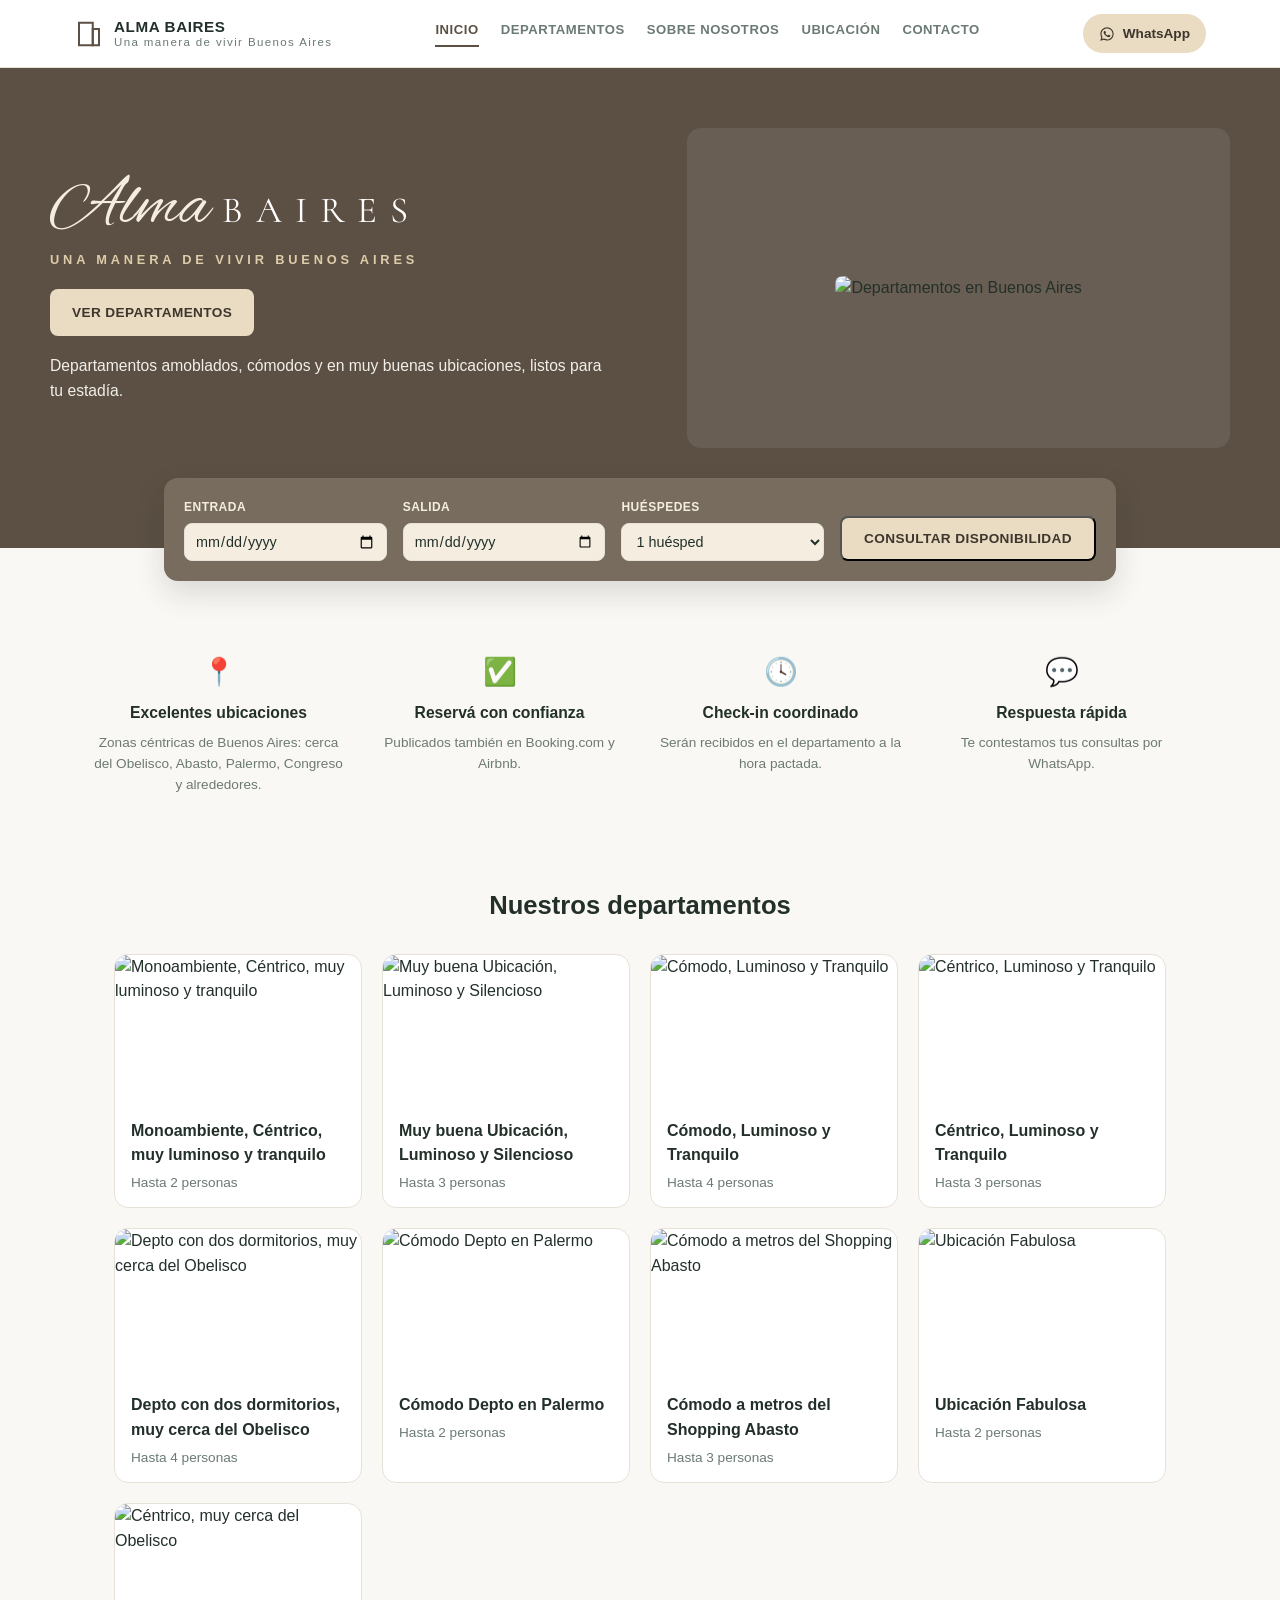
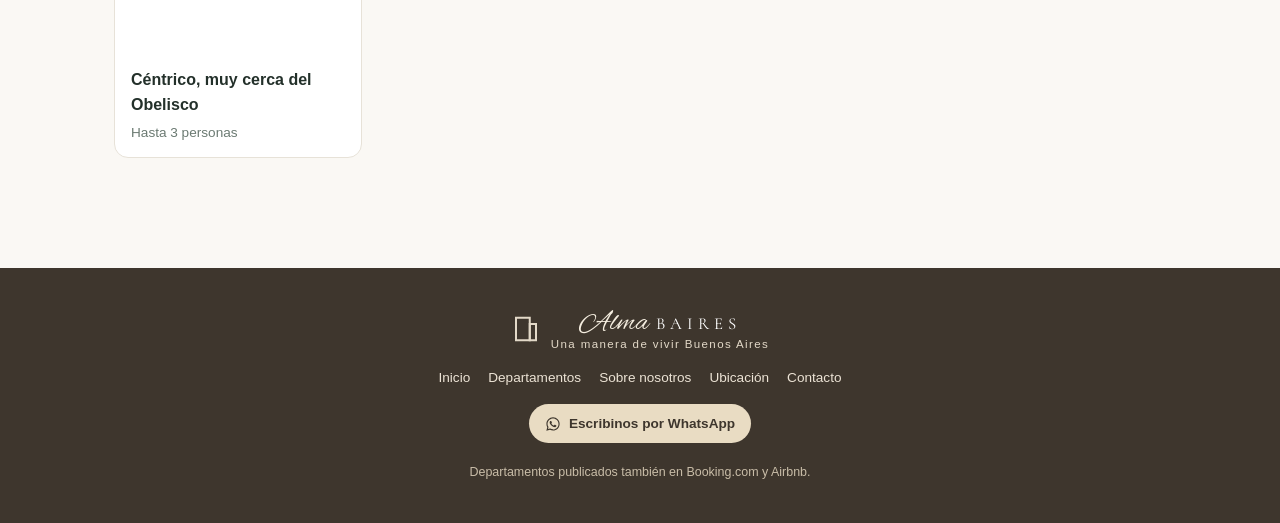
==== index.html @ 4c5b5055 "Subir sitio Alma Baires (HTML, CSS, JS, calendario)" ====
<!DOCTYPE html>
<html lang="es">
<head>
<meta charset="UTF-8">
<meta name="viewport" content="width=device-width, initial-scale=1.0">
<title>ALMA BAIRES Una manera de vivir Buenos Aires — Alquiler temporario en Buenos Aires</title>
<link rel="preconnect" href="https://fonts.googleapis.com">
<link rel="preconnect" href="https://fonts.gstatic.com" crossorigin>
<link href="https://fonts.googleapis.com/css2?family=Alex+Brush&family=Cormorant:wght@300;400;500&display=swap" rel="stylesheet">
<link rel="stylesheet" href="style.css">
<script src="availability.js"></script>
</head>
<body>

<header class="site-header">
  <div class="header-inner">
    <a href="index.html" class="brand">
      <span class="brand-icon"><svg width="30" height="30" viewBox="0 0 24 24" fill="none" stroke="currentColor" stroke-width="1.6"><rect x="4" y="3" width="11" height="18"/><rect x="15" y="8" width="5" height="13"/><line x1="7" y1="6" x2="7" y2="6.01"/><line x1="10" y1="6" x2="10" y2="6.01"/><line x1="7" y1="9" x2="7" y2="9.01"/><line x1="10" y1="9" x2="10" y2="9.01"/><line x1="7" y1="12" x2="7" y2="12.01"/><line x1="10" y1="12" x2="10" y2="12.01"/><line x1="7" y1="15" x2="7" y2="15.01"/><line x1="10" y1="15" x2="10" y2="15.01"/></svg></span>
      <span class="brand-text"><strong>ALMA BAIRES</strong><small>Una manera de vivir Buenos Aires</small></span>
    </a>
    <nav class="main-nav">
      <a href="index.html" class="active">Inicio</a>
      <a href="departamentos.html" class="">Departamentos</a>
      <a href="sobre-nosotros.html" class="">Sobre nosotros</a>
      <a href="ubicacion.html" class="">Ubicación</a>
      <a href="contacto.html" class="">Contacto</a>
    </nav>
    <a class="wa-pill" href="https://wa.me/5491123831149?text=Hola%21%20Quiero%20consultar%20disponibilidad%20de%20departamentos." target="_blank" rel="noopener"><svg width="16" height="16" viewBox="0 0 24 24" fill="currentColor"><path d="M12.04 2C6.58 2 2.13 6.45 2.13 11.91c0 1.75.46 3.39 1.26 4.81L2 22l5.42-1.42a9.9 9.9 0 0 0 4.62 1.15h.01c5.46 0 9.9-4.45 9.9-9.91C21.96 6.45 17.5 2 12.04 2m0 18.06h-.01a8.2 8.2 0 0 1-4.18-1.14l-.3-.18-3.12.82.84-3.04-.2-.31a8.2 8.2 0 0 1-1.26-4.3c0-4.54 3.7-8.24 8.25-8.24 2.2 0 4.27.86 5.83 2.42a8.18 8.18 0 0 1 2.41 5.83c0 4.55-3.7 8.24-8.26 8.24m4.52-6.17c-.25-.12-1.47-.72-1.7-.81-.23-.08-.4-.12-.56.13-.17.25-.64.81-.79.97-.14.17-.29.19-.54.06-.25-.12-1.04-.38-1.99-1.22-.73-.66-1.23-1.46-1.37-1.71-.14-.25-.02-.38.11-.51.11-.11.25-.29.37-.43.12-.14.16-.25.25-.41.08-.17.04-.31-.02-.44-.06-.12-.56-1.36-.77-1.86-.2-.48-.41-.42-.56-.42-.14 0-.31-.02-.48-.02s-.44.06-.67.31c-.23.25-.87.86-.87 2.09s.9 2.42 1.02 2.59c.12.17 1.76 2.7 4.27 3.78.6.26 1.06.41 1.43.53.6.19 1.14.16 1.57.1.48-.07 1.47-.6 1.68-1.18.21-.58.21-1.08.14-1.18-.06-.11-.23-.17-.48-.29"/></svg> WhatsApp</a>
  </div>
</header>


<section class="hero-text">
  <div class="hero-split">
    <div class="hero-inner">
      <h1 class="brand-hero"><span class="brand-script">Alma</span> <span class="brand-spaced">BAIRES</span></h1>
      <p class="brand-tagline">UNA MANERA DE VIVIR BUENOS AIRES</p>
      <a class="btn btn-primary" href="departamentos.html">Ver departamentos</a>
      <p class="hero-sub">Departamentos amoblados, cómodos y en muy buenas ubicaciones, listos para tu estadía.</p>
    </div>
    <div class="hero-photo">
      <img src="images/octavo/hero.jpg" alt="Departamentos en Buenos Aires">
    </div>
  </div>
</section>

<section class="search-bar-wrap">
  <form class="search-bar" id="search-form">
    <div class="field">
      <label>Entrada</label>
      <input type="date" name="entrada">
    </div>
    <div class="field">
      <label>Salida</label>
      <input type="date" name="salida">
    </div>
    <div class="field">
      <label>Huéspedes</label>
      <select name="huespedes">
        <option>1 huésped</option>
        <option>2 huéspedes</option>
        <option>3 huéspedes</option>
        <option>4 huéspedes o más</option>
      </select>
    </div>
    <button type="submit" class="btn btn-primary">Consultar disponibilidad</button>
  </form>
</section>

<section class="avail-results" id="avail-results"></section>

<section class="features">
  <div class="features-inner">
    <div class="feature"><div class="feature-icon">📍</div><h3>Excelentes ubicaciones</h3><p>Zonas céntricas de Buenos Aires: cerca del Obelisco, Abasto, Palermo, Congreso y alrededores.</p></div>
    <div class="feature"><div class="feature-icon">✅</div><h3>Reservá con confianza</h3><p>Publicados también en Booking.com y Airbnb.</p></div>
    <div class="feature"><div class="feature-icon">🕓</div><h3>Check-in coordinado</h3><p>Serán recibidos en el departamento a la hora pactada.</p></div>
    <div class="feature"><div class="feature-icon">💬</div><h3>Respuesta rápida</h3><p>Te contestamos tus consultas por WhatsApp.</p></div>
  </div>
</section>

<section class="dept-grid-section">
  <h2>Nuestros departamentos</h2>
  <div class="dept-grid">
    <a class="dept-card" href="depto-mono.html">
              <img src="images/mono/01.jpg" alt="Monoambiente, Céntrico, muy luminoso y tranquilo" loading="lazy">
              <div class="dept-card-body">
                <h3>Monoambiente, Céntrico, muy luminoso y tranquilo</h3>
                <p>Hasta 2 personas</p>
              </div>
            </a>
<a class="dept-card" href="depto-catorce.html">
              <img src="images/catorce/01.jpg" alt="Muy buena Ubicación, Luminoso y Silencioso" loading="lazy">
              <div class="dept-card-body">
                <h3>Muy buena Ubicación, Luminoso y Silencioso</h3>
                <p>Hasta 3 personas</p>
              </div>
            </a>
<a class="dept-card" href="depto-octavo.html">
              <img src="images/octavo/01.jpg" alt="Cómodo, Luminoso y Tranquilo" loading="lazy">
              <div class="dept-card-body">
                <h3>Cómodo, Luminoso y Tranquilo</h3>
                <p>Hasta 4 personas</p>
              </div>
            </a>
<a class="dept-card" href="depto-rincon.html">
              <img src="images/rincon/main21.jpg" alt="Céntrico, Luminoso y Tranquilo" loading="lazy">
              <div class="dept-card-body">
                <h3>Céntrico, Luminoso y Tranquilo</h3>
                <p>Hasta 3 personas</p>
              </div>
            </a>
<a class="dept-card" href="depto-uruguay.html">
              <img src="images/uruguay/01.jpg" alt="Depto con dos dormitorios, muy cerca del Obelisco" loading="lazy">
              <div class="dept-card-body">
                <h3>Depto con dos dormitorios, muy cerca del Obelisco</h3>
                <p>Hasta 4 personas</p>
              </div>
            </a>
<a class="dept-card" href="depto-salguero.html">
              <img src="images/salguero/main11.jpg" alt="Cómodo Depto en Palermo" loading="lazy">
              <div class="dept-card-body">
                <h3>Cómodo Depto en Palermo</h3>
                <p>Hasta 2 personas</p>
              </div>
            </a>
<a class="dept-card" href="depto-abasto.html">
              <img src="images/abasto/00.jpg" alt="Cómodo a metros del Shopping Abasto" loading="lazy">
              <div class="dept-card-body">
                <h3>Cómodo a metros del Shopping Abasto</h3>
                <p>Hasta 3 personas</p>
              </div>
            </a>
<a class="dept-card" href="depto-alsina.html">
              <img src="images/alsina/01.jpg" alt="Ubicación Fabulosa" loading="lazy">
              <div class="dept-card-body">
                <h3>Ubicación Fabulosa</h3>
                <p>Hasta 2 personas</p>
              </div>
            </a>
<a class="dept-card" href="depto-viamonte.html">
              <img src="images/viamonte/01.jpg" alt="Céntrico, muy cerca del Obelisco" loading="lazy">
              <div class="dept-card-body">
                <h3>Céntrico, muy cerca del Obelisco</h3>
                <p>Hasta 3 personas</p>
              </div>
            </a>
  </div>
</section>

<script>
const DEPTOS_JS = [{"slug": "mono", "nombre": "Monoambiente, Céntrico, muy luminoso y tranquilo", "capacidad": 2, "main": "images/mono/01.jpg"}, {"slug": "catorce", "nombre": "Muy buena Ubicación, Luminoso y Silencioso", "capacidad": 3, "main": "images/catorce/01.jpg"}, {"slug": "octavo", "nombre": "Cómodo, Luminoso y Tranquilo", "capacidad": 4, "main": "images/octavo/01.jpg"}, {"slug": "rincon", "nombre": "Céntrico, Luminoso y Tranquilo", "capacidad": 3, "main": "images/rincon/main21.jpg"}, {"slug": "uruguay", "nombre": "Depto con dos dormitorios, muy cerca del Obelisco", "capacidad": 4, "main": "images/uruguay/01.jpg"}, {"slug": "salguero", "nombre": "Cómodo Depto en Palermo", "capacidad": 2, "main": "images/salguero/main11.jpg"}, {"slug": "abasto", "nombre": "Cómodo a metros del Shopping Abasto", "capacidad": 3, "main": "images/abasto/00.jpg"}, {"slug": "alsina", "nombre": "Ubicación Fabulosa", "capacidad": 2, "main": "images/alsina/01.jpg"}, {"slug": "viamonte", "nombre": "Céntrico, muy cerca del Obelisco", "capacidad": 3, "main": "images/viamonte/01.jpg"}];

document.getElementById('search-form').addEventListener('submit', function(e){
  e.preventDefault();
  const f = new FormData(this);
  const entrada = f.get('entrada');
  const salida = f.get('salida');
  const huespedes = f.get('huespedes');
  const resultsEl = document.getElementById('avail-results');

  if (!entrada || !salida) {
    resultsEl.innerHTML = '<p class="avail-msg">Elegí fecha de entrada y de salida para ver la disponibilidad.</p>';
    resultsEl.style.display = 'block';
    resultsEl.scrollIntoView({behavior: 'smooth', block: 'start'});
    return;
  }

  resultsEl.innerHTML = '<p class="avail-msg">Buscando disponibilidad…</p>';
  resultsEl.style.display = 'block';
  resultsEl.scrollIntoView({behavior: 'smooth', block: 'start'});

  window.disponibilidadPromise.then(function() {
    const disponibles = DEPTOS_JS.filter(d => estaDisponible(d.slug, entrada, salida));
    const ocupados = DEPTOS_JS.filter(d => !estaDisponible(d.slug, entrada, salida));

    let html = DISPONIBILIDAD_ES_REAL
      ? ''
      : '<p class="badge-note">Disponibilidad de ejemplo — todavía no sincronizada con Airbnb ni Booking.</p>';
    if (disponibles.length) {
      html += '<h3>Disponibles del ' + entrada + ' al ' + salida + '</h3><div class="avail-grid">' +
        disponibles.map(d => `
          <a class="avail-card" href="depto-${d.slug}.html">
            <img src="${d.main}" alt="${d.nombre}" loading="lazy">
            <div class="avail-card-body">
              <h4>${d.nombre}</h4>
              <p class="muted">Hasta ${d.capacidad} personas</p>
            </div>
          </a>`).join('') +
        '</div>';
    } else {
      html += '<p class="avail-msg">No hay departamentos disponibles para esas fechas.</p>';
    }
    if (ocupados.length) {
      html += '<p class="avail-msg-muted">No disponibles: ' + ocupados.map(d => d.nombre).join(', ') + '</p>';
    }
    html += `<a class="btn btn-primary btn-block" href="https://wa.me/5491123831149?text=Hola%21%20Quiero%20consultar%20disponibilidad%20de%20departamentos." target="_blank" rel="noopener"><svg width="16" height="16" viewBox="0 0 24 24" fill="currentColor"><path d="M12.04 2C6.58 2 2.13 6.45 2.13 11.91c0 1.75.46 3.39 1.26 4.81L2 22l5.42-1.42a9.9 9.9 0 0 0 4.62 1.15h.01c5.46 0 9.9-4.45 9.9-9.91C21.96 6.45 17.5 2 12.04 2m0 18.06h-.01a8.2 8.2 0 0 1-4.18-1.14l-.3-.18-3.12.82.84-3.04-.2-.31a8.2 8.2 0 0 1-1.26-4.3c0-4.54 3.7-8.24 8.25-8.24 2.2 0 4.27.86 5.83 2.42a8.18 8.18 0 0 1 2.41 5.83c0 4.55-3.7 8.24-8.26 8.24m4.52-6.17c-.25-.12-1.47-.72-1.7-.81-.23-.08-.4-.12-.56.13-.17.25-.64.81-.79.97-.14.17-.29.19-.54.06-.25-.12-1.04-.38-1.99-1.22-.73-.66-1.23-1.46-1.37-1.71-.14-.25-.02-.38.11-.51.11-.11.25-.29.37-.43.12-.14.16-.25.25-.41.08-.17.04-.31-.02-.44-.06-.12-.56-1.36-.77-1.86-.2-.48-.41-.42-.56-.42-.14 0-.31-.02-.48-.02s-.44.06-.67.31c-.23.25-.87.86-.87 2.09s.9 2.42 1.02 2.59c.12.17 1.76 2.7 4.27 3.78.6.26 1.06.41 1.43.53.6.19 1.14.16 1.57.1.48-.07 1.47-.6 1.68-1.18.21-.58.21-1.08.14-1.18-.06-.11-.23-.17-.48-.29"/></svg> Consultar por WhatsApp</a>`;
    resultsEl.innerHTML = html;
  });
});
</script>


<footer class="site-footer">
  <div class="footer-inner">
    <div class="brand footer-brand">
      <span class="brand-icon"><svg width="30" height="30" viewBox="0 0 24 24" fill="none" stroke="currentColor" stroke-width="1.6"><rect x="4" y="3" width="11" height="18"/><rect x="15" y="8" width="5" height="13"/><line x1="7" y1="6" x2="7" y2="6.01"/><line x1="10" y1="6" x2="10" y2="6.01"/><line x1="7" y1="9" x2="7" y2="9.01"/><line x1="10" y1="9" x2="10" y2="9.01"/><line x1="7" y1="12" x2="7" y2="12.01"/><line x1="10" y1="12" x2="10" y2="12.01"/><line x1="7" y1="15" x2="7" y2="15.01"/><line x1="10" y1="15" x2="10" y2="15.01"/></svg></span>
      <span class="brand-text">
        <span class="footer-brand-name"><span class="brand-script">Alma</span> <span class="brand-spaced">BAIRES</span></span>
        <small>Una manera de vivir Buenos Aires</small>
      </span>
    </div>
    <nav class="footer-nav">
      <a href="index.html">Inicio</a>
      <a href="departamentos.html">Departamentos</a>
      <a href="sobre-nosotros.html">Sobre nosotros</a>
      <a href="ubicacion.html">Ubicación</a>
      <a href="contacto.html">Contacto</a>
    </nav>
    <a class="wa-pill" href="https://wa.me/5491123831149?text=Hola%21%20Quiero%20consultar%20disponibilidad%20de%20departamentos." target="_blank" rel="noopener"><svg width="16" height="16" viewBox="0 0 24 24" fill="currentColor"><path d="M12.04 2C6.58 2 2.13 6.45 2.13 11.91c0 1.75.46 3.39 1.26 4.81L2 22l5.42-1.42a9.9 9.9 0 0 0 4.62 1.15h.01c5.46 0 9.9-4.45 9.9-9.91C21.96 6.45 17.5 2 12.04 2m0 18.06h-.01a8.2 8.2 0 0 1-4.18-1.14l-.3-.18-3.12.82.84-3.04-.2-.31a8.2 8.2 0 0 1-1.26-4.3c0-4.54 3.7-8.24 8.25-8.24 2.2 0 4.27.86 5.83 2.42a8.18 8.18 0 0 1 2.41 5.83c0 4.55-3.7 8.24-8.26 8.24m4.52-6.17c-.25-.12-1.47-.72-1.7-.81-.23-.08-.4-.12-.56.13-.17.25-.64.81-.79.97-.14.17-.29.19-.54.06-.25-.12-1.04-.38-1.99-1.22-.73-.66-1.23-1.46-1.37-1.71-.14-.25-.02-.38.11-.51.11-.11.25-.29.37-.43.12-.14.16-.25.25-.41.08-.17.04-.31-.02-.44-.06-.12-.56-1.36-.77-1.86-.2-.48-.41-.42-.56-.42-.14 0-.31-.02-.48-.02s-.44.06-.67.31c-.23.25-.87.86-.87 2.09s.9 2.42 1.02 2.59c.12.17 1.76 2.7 4.27 3.78.6.26 1.06.41 1.43.53.6.19 1.14.16 1.57.1.48-.07 1.47-.6 1.68-1.18.21-.58.21-1.08.14-1.18-.06-.11-.23-.17-.48-.29"/></svg> Escribinos por WhatsApp</a>
    <p class="footer-note">Departamentos publicados también en Booking.com y Airbnb.</p>
  </div>
</footer>

</body>
</html>
---- style.css ----
:root {
  --ink: #23302a;
  --muted: #6b7a72;
  --line: #e7e2d8;
  --accent: #5c5044;
  --accent-dark: #3e362d;
  --btn-bg: #e9dcc3;
  --btn-bg-dark: #ddccaa;
  --accent-ink: #3e362d;
  --bg: #faf8f4;
  --card: #ffffff;
}

* { box-sizing: border-box; }

body {
  margin: 0;
  font-family: -apple-system, BlinkMacSystemFont, "Segoe UI", Roboto, Helvetica, Arial, sans-serif;
  color: var(--ink);
  background: var(--bg);
  line-height: 1.55;
}

a { color: inherit; }

.muted { color: var(--muted); }

/* Header */
.site-header {
  position: sticky;
  top: 0;
  background: var(--card);
  border-bottom: 1px solid var(--line);
  z-index: 20;
}

.header-inner {
  max-width: 1180px;
  margin: 0 auto;
  padding: 14px 24px;
  display: flex;
  align-items: center;
  justify-content: space-between;
  gap: 16px;
  flex-wrap: wrap;
}

.brand {
  display: flex;
  align-items: center;
  gap: 10px;
  text-decoration: none;
  color: var(--ink);
}

.brand-icon { color: var(--accent); display: flex; }

.brand-text { display: flex; flex-direction: column; line-height: 1.15; }
.brand-text strong { font-size: 0.95rem; letter-spacing: 0.04em; }
.brand-text small { font-size: 0.72rem; letter-spacing: 0.12em; color: var(--muted); }

.main-nav { display: flex; gap: 22px; flex-wrap: wrap; }
.main-nav a {
  text-decoration: none;
  font-size: 0.82rem;
  font-weight: 600;
  letter-spacing: 0.04em;
  color: var(--muted);
  text-transform: uppercase;
  padding-bottom: 4px;
  border-bottom: 2px solid transparent;
}
.main-nav a:hover, .main-nav a.active { color: var(--accent); border-bottom-color: var(--accent); }

.wa-pill {
  display: inline-flex;
  align-items: center;
  gap: 8px;
  background: var(--btn-bg);
  color: var(--accent-ink);
  text-decoration: none;
  font-size: 0.85rem;
  font-weight: 700;
  padding: 9px 16px;
  border-radius: 999px;
}
.wa-pill:hover { background: var(--btn-bg-dark); }

/* Hero (texto + una foto, sin recortar) */
.hero-text {
  background: #5c5044;
  padding: 60px 24px 100px;
}
.hero-split {
  max-width: 1180px;
  margin: 0 auto;
  display: grid;
  grid-template-columns: 1.1fr 1fr;
  gap: 40px;
  align-items: center;
}
.hero-inner { max-width: 560px; }
.hero-photo {
  background: rgba(255,255,255,.08);
  border-radius: 14px;
  padding: 10px;
  display: flex;
  align-items: center;
  justify-content: center;
  height: 320px;
}
.hero-photo img {
  max-width: 100%;
  max-height: 100%;
  object-fit: contain;
  border-radius: 8px;
  display: block;
}
@media (max-width: 860px) {
  .hero-split { grid-template-columns: 1fr; }
  .hero-photo { height: 240px; order: -1; }
}

.hero-text h1 {
  color: #fff;
  font-size: 2.4rem;
  margin: 0 0 14px;
  letter-spacing: -0.02em;
}
.hero-text .brand-hero { margin: 0 0 6px; display: flex; align-items: baseline; gap: 14px; flex-wrap: wrap; }
.hero-text .brand-script {
  font-family: 'Alex Brush', cursive;
  font-weight: 400;
  font-size: 4.4rem;
  color: #f5eee0;
  line-height: 1;
}
.hero-text .brand-spaced {
  font-family: 'Cormorant', serif;
  font-weight: 400;
  font-size: 2.3rem;
  letter-spacing: 0.35em;
  color: #fff;
}
.hero-text .brand-tagline {
  font-size: 0.8rem;
  font-weight: 600;
  letter-spacing: 0.3em;
  text-transform: uppercase;
  color: #ddccaa;
  margin: 0 0 20px;
}
.hero-text p { color: #f1efe9; font-size: 1.05rem; margin: 0 0 22px; }
.hero-text .hero-sub { margin: 18px 0 0; font-size: 0.98rem; }

.btn {
  display: inline-block;
  text-decoration: none;
  font-weight: 700;
  font-size: 0.85rem;
  letter-spacing: 0.03em;
  padding: 13px 22px;
  border-radius: 8px;
  text-transform: uppercase;
}
.btn-primary { background: var(--btn-bg); color: var(--accent-ink); }
.btn-primary:hover { background: var(--btn-bg-dark); }
.btn-block { display: flex; align-items: center; justify-content: center; gap: 8px; width: 100%; text-transform: none; font-size: 0.95rem; }

/* Search bar */
.search-bar-wrap {
  max-width: 1000px;
  margin: -70px auto 0;
  padding: 0 24px;
  position: relative;
  z-index: 5;
}
.search-bar {
  background: #786c5f;
  border-radius: 14px;
  box-shadow: 0 12px 30px rgba(20,30,25,.14);
  padding: 20px;
  display: flex;
  gap: 16px;
  flex-wrap: wrap;
  align-items: flex-end;
}
.search-bar .field { display: flex; flex-direction: column; gap: 6px; flex: 1; min-width: 140px; }
.search-bar label { font-size: 0.75rem; font-weight: 700; color: #f5eee0; text-transform: uppercase; letter-spacing: 0.04em; }
.search-bar input, .search-bar select {
  border: 1px solid var(--line);
  border-radius: 8px;
  padding: 9px 10px;
  font-size: 0.9rem;
  font-family: inherit;
  background: #f5eee0;
  color: var(--ink);
}
.search-bar button { flex: 0 0 auto; }

/* Features */
.features { padding: 70px 24px 20px; }
.features-inner {
  max-width: 1100px;
  margin: 0 auto;
  display: grid;
  grid-template-columns: repeat(4, 1fr);
  gap: 24px;
  text-align: center;
}
.feature-icon { font-size: 1.7rem; margin-bottom: 8px; }
.feature h3 { font-size: 0.98rem; margin: 0 0 6px; }
.feature p { font-size: 0.85rem; color: var(--muted); margin: 0; }

/* Dept grid */
.dept-grid-section { max-width: 1100px; margin: 0 auto; padding: 50px 24px 70px; }
.dept-grid-section h2 { text-align: center; font-size: 1.6rem; margin-bottom: 28px; }
.dept-grid {
  display: grid;
  grid-template-columns: repeat(auto-fill, minmax(220px, 1fr));
  gap: 20px;
}
.dept-card {
  text-decoration: none;
  color: var(--ink);
  background: var(--card);
  border-radius: 14px;
  overflow: hidden;
  border: 1px solid var(--line);
  display: block;
}
.dept-card img { width: 100%; height: 150px; object-fit: cover; display: block; }
.dept-card-body { padding: 14px 16px; }
.dept-card-body h3 { margin: 0 0 4px; font-size: 1rem; }
.dept-card-body p { margin: 0; font-size: 0.85rem; color: var(--muted); }

/* Page header (inner pages) */
.page-header { max-width: 1100px; margin: 0 auto; padding: 50px 24px 10px; }
.page-header h1 { font-size: 1.9rem; margin: 0 0 10px; }
.page-header p { color: var(--muted); max-width: 640px; }

.text-page { max-width: 760px; margin: 0 auto; padding: 20px 24px 70px; }
.text-page p { margin-bottom: 16px; }

/* Breadcrumb */
.breadcrumb {
  max-width: 1100px;
  margin: 0 auto;
  padding: 18px 24px 0;
  font-size: 0.82rem;
  color: var(--muted);
}
.breadcrumb a { text-decoration: none; color: var(--muted); }
.breadcrumb a:hover { color: var(--accent); }

/* Depto detail */
.depto-detail {
  max-width: 1100px;
  margin: 0 auto;
  padding: 20px 24px 70px;
  display: grid;
  grid-template-columns: 2fr 1fr;
  gap: 40px;
  align-items: start;
}
.depto-main h1 { font-size: 1.9rem; margin: 4px 0 8px; }
.meta-row { color: var(--muted); font-size: 0.95rem; margin: 0 0 18px; }

.gallery-main { display: grid; grid-template-columns: 1.4fr 1fr; gap: 8px; margin-bottom: 30px; }
.gallery-big { width: 100%; height: 360px; object-fit: cover; border-radius: 12px; display: block; }
.gallery-thumbs { display: grid; grid-template-columns: 1fr 1fr; gap: 8px; }
.gallery-thumbs img { width: 100%; height: 176px; object-fit: cover; border-radius: 10px; display: block; }

.depto-main h2 { font-size: 1.2rem; margin: 30px 0 10px; }
.info-list { list-style: none; padding: 0; margin: 0; }
.info-list li { padding: 8px 0; border-bottom: 1px solid var(--line); font-size: 0.92rem; }

.depto-sidebar { position: sticky; top: 90px; }
.sidebar-card {
  background: var(--card);
  border: 1px solid var(--line);
  border-radius: 14px;
  padding: 22px;
}
.sidebar-title { font-weight: 700; margin: 0 0 6px; }
.sidebar-card .muted { font-size: 0.88rem; margin: 0 0 16px; }

/* Footer */
.site-footer { background: var(--accent-dark); color: #f1efe9; margin-top: 40px; }
.footer-inner {
  max-width: 1100px;
  margin: 0 auto;
  padding: 40px 24px;
  display: flex;
  flex-direction: column;
  align-items: center;
  gap: 16px;
  text-align: center;
}
.footer-brand .brand-icon, .footer-brand .brand-text small { color: #e3d9c8; }
.footer-brand { color: #fff; }
.footer-brand-name { display: flex; align-items: baseline; gap: 8px; justify-content: center; }
.footer-brand-name .brand-script {
  font-family: 'Alex Brush', cursive;
  font-weight: 400;
  font-size: 1.9rem;
  color: #f5eee0;
  line-height: 1;
}
.footer-brand-name .brand-spaced {
  font-family: 'Cormorant', serif;
  font-weight: 400;
  font-size: 1.05rem;
  letter-spacing: 0.3em;
  color: #fff;
}
.footer-nav { display: flex; gap: 18px; flex-wrap: wrap; justify-content: center; }
.footer-nav a { color: #ece3d5; text-decoration: none; font-size: 0.85rem; }
.footer-nav a:hover { color: #fff; }
.footer-note { font-size: 0.78rem; color: #c9bda8; margin: 4px 0 0; }
.site-footer .wa-pill { background: var(--btn-bg); color: var(--accent-ink); }
.site-footer .wa-pill:hover { background: var(--btn-bg-dark); }

@media (max-width: 860px) {
  .depto-detail { grid-template-columns: 1fr; }
  .gallery-main { grid-template-columns: 1fr; }
  .gallery-thumbs { grid-template-columns: repeat(4, 1fr); }
  .gallery-big { height: 220px; }
  .features-inner { grid-template-columns: repeat(2, 1fr); }
  .hero-text h1 { font-size: 1.8rem; }
}

.direccion { font-weight: 700; margin: 0 0 8px; }
.amenities-list li, .info-list li { list-style: none; }

.badge-note { background: #f2ece1; color: var(--accent); border-radius: 10px; padding: 10px 14px; font-size: 0.9rem; margin: 4px 0 12px; }

/* Disponibilidad — resultados en la home */
.avail-results {
  display: none;
  max-width: 1100px;
  margin: 0 auto;
  padding: 0 24px;
}
.avail-results h3 { font-size: 1.15rem; margin: 10px 0 14px; }
.avail-msg { color: var(--muted); font-size: 0.95rem; }
.avail-msg-muted { color: var(--muted); font-size: 0.85rem; margin-top: 14px; }
.avail-grid {
  display: grid;
  grid-template-columns: repeat(auto-fill, minmax(200px, 1fr));
  gap: 16px;
  margin-bottom: 10px;
}
.avail-card {
  text-decoration: none;
  color: var(--ink);
  background: var(--card);
  border-radius: 12px;
  overflow: hidden;
  border: 1px solid var(--line);
  display: block;
}
.avail-card img { width: 100%; height: 120px; object-fit: cover; display: block; }
.avail-card-body { padding: 10px 12px; }
.avail-card-body h4 { margin: 0 0 2px; font-size: 0.92rem; }
.avail-card-body p { margin: 0; font-size: 0.8rem; }

/* Calendario de disponibilidad — página de cada departamento */
.calendar {
  max-width: 340px;
  background: var(--card);
  border: 1px solid var(--line);
  border-radius: 14px;
  padding: 16px 18px 18px;
  margin: 10px 0 24px;
}
.calendar-head {
  display: flex;
  align-items: center;
  justify-content: space-between;
  margin-bottom: 10px;
  font-weight: 700;
}
.calendar-head button {
  background: none;
  border: none;
  font-size: 1.2rem;
  cursor: pointer;
  color: var(--accent);
  padding: 2px 8px;
  line-height: 1;
}
.calendar-weekdays, .calendar-grid {
  display: grid;
  grid-template-columns: repeat(7, 1fr);
  gap: 4px;
  text-align: center;
}
.calendar-weekdays span { font-size: 0.72rem; color: var(--muted); font-weight: 700; padding: 2px 0; }
.calendar-grid .day {
  font-size: 0.82rem;
  padding: 6px 0;
  border-radius: 6px;
}
.day-empty { visibility: hidden; }
.day-free { background: #f2ece1; color: var(--ink); }
.day-blocked { background: #e4d9cb; color: #a89a86; text-decoration: line-through; }
.day-today { box-shadow: inset 0 0 0 1.5px var(--accent); font-weight: 700; }
.calendar-legend { display: flex; gap: 16px; margin-top: 12px; font-size: 0.78rem; color: var(--muted); }
.legend-item { display: inline-flex; align-items: center; gap: 6px; }
.dot { width: 9px; height: 9px; border-radius: 50%; display: inline-block; }
.dot-free { background: #f2ece1; border: 1px solid var(--line); }
.dot-blocked { background: #e4d9cb; }
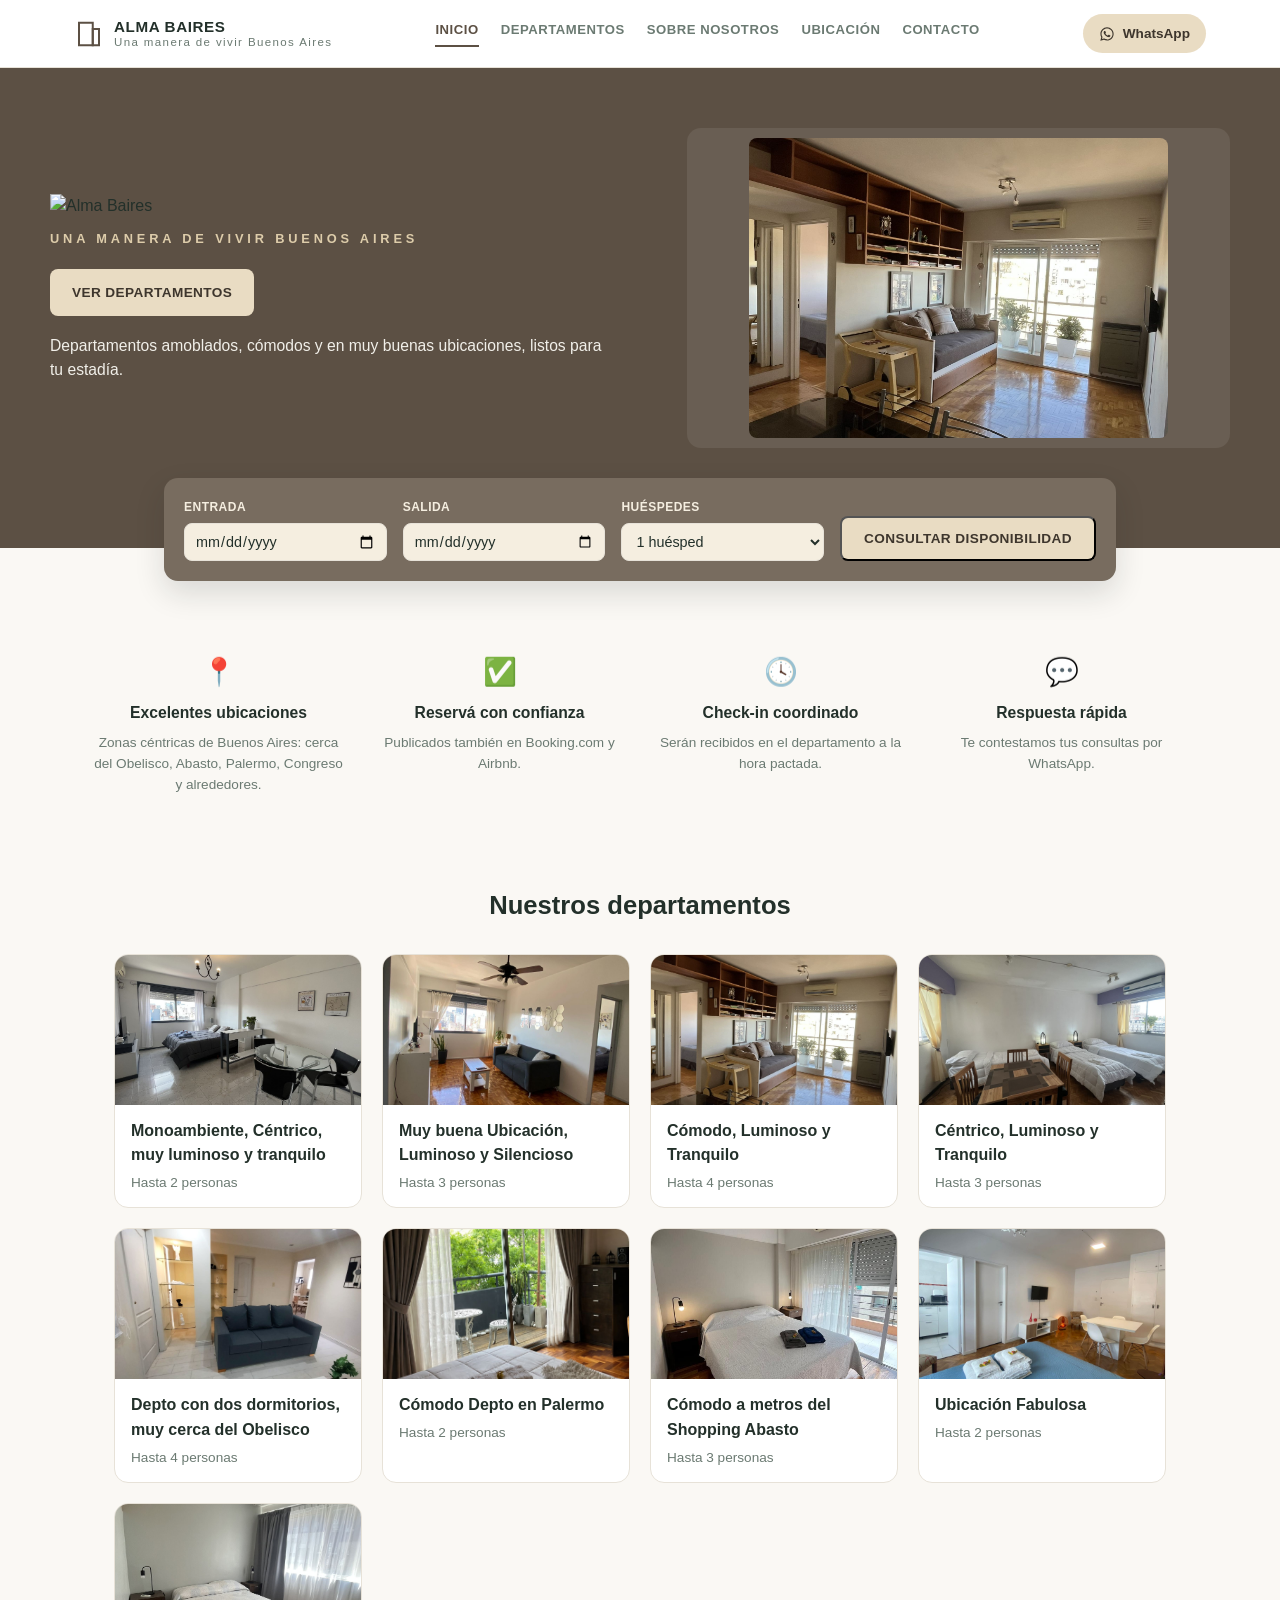
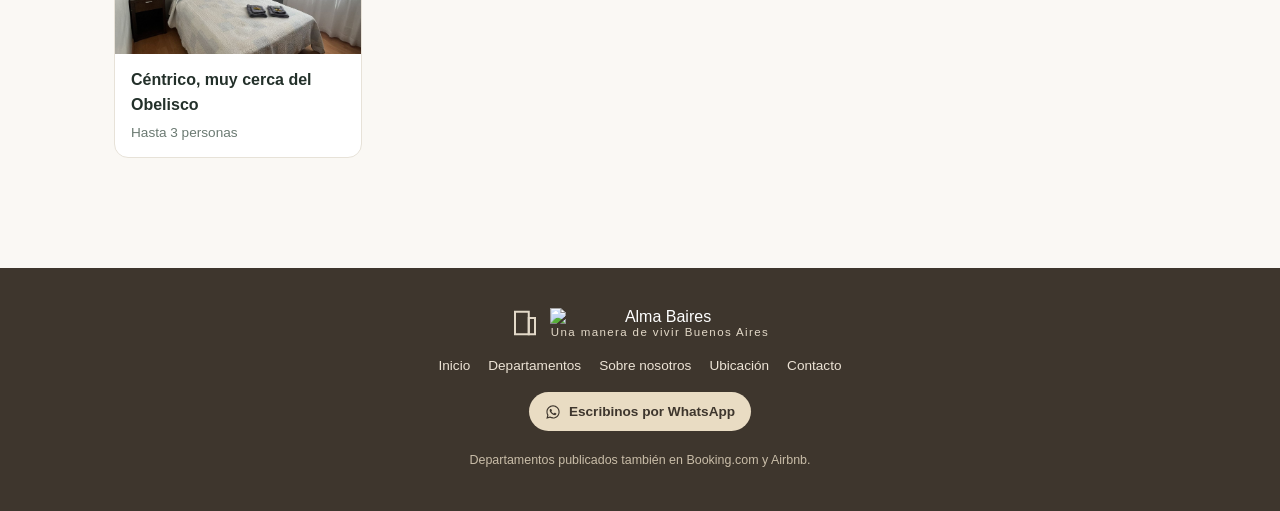
==== commit ab7593f0: "Logo real, mas fotos y galeria con lightbox" ====
--- a/index.html
+++ b/index.html
@@ -9,6 +9,7 @@
 <link href="https://fonts.googleapis.com/css2?family=Alex+Brush&family=Cormorant:wght@300;400;500&display=swap" rel="stylesheet">
 <link rel="stylesheet" href="style.css">
 <script src="availability.js"></script>
+<script src="gallery.js" defer></script>
 </head>
 <body>
 
@@ -33,7 +34,7 @@
 <section class="hero-text">
   <div class="hero-split">
     <div class="hero-inner">
-      <h1 class="brand-hero"><span class="brand-script">Alma</span> <span class="brand-spaced">BAIRES</span></h1>
+      <img class="brand-hero-img" src="images/logo/alma-baires-logo.png" alt="Alma Baires">
       <p class="brand-tagline">UNA MANERA DE VIVIR BUENOS AIRES</p>
       <a class="btn btn-primary" href="departamentos.html">Ver departamentos</a>
       <p class="hero-sub">Departamentos amoblados, cómodos y en muy buenas ubicaciones, listos para tu estadía.</p>
@@ -205,7 +206,7 @@
     <div class="brand footer-brand">
       <span class="brand-icon"><svg width="30" height="30" viewBox="0 0 24 24" fill="none" stroke="currentColor" stroke-width="1.6"><rect x="4" y="3" width="11" height="18"/><rect x="15" y="8" width="5" height="13"/><line x1="7" y1="6" x2="7" y2="6.01"/><line x1="10" y1="6" x2="10" y2="6.01"/><line x1="7" y1="9" x2="7" y2="9.01"/><line x1="10" y1="9" x2="10" y2="9.01"/><line x1="7" y1="12" x2="7" y2="12.01"/><line x1="10" y1="12" x2="10" y2="12.01"/><line x1="7" y1="15" x2="7" y2="15.01"/><line x1="10" y1="15" x2="10" y2="15.01"/></svg></span>
       <span class="brand-text">
-        <span class="footer-brand-name"><span class="brand-script">Alma</span> <span class="brand-spaced">BAIRES</span></span>
+        <img class="footer-brand-img" src="images/logo/alma-baires-logo.png" alt="Alma Baires">
         <small>Una manera de vivir Buenos Aires</small>
       </span>
     </div>
--- a/style.css
+++ b/style.css
@@ -127,20 +127,15 @@
   margin: 0 0 14px;
   letter-spacing: -0.02em;
 }
-.hero-text .brand-hero { margin: 0 0 6px; display: flex; align-items: baseline; gap: 14px; flex-wrap: wrap; }
-.hero-text .brand-script {
-  font-family: 'Alex Brush', cursive;
-  font-weight: 400;
-  font-size: 4.4rem;
-  color: #f5eee0;
-  line-height: 1;
-}
-.hero-text .brand-spaced {
-  font-family: 'Cormorant', serif;
-  font-weight: 400;
-  font-size: 2.3rem;
-  letter-spacing: 0.35em;
-  color: #fff;
+.hero-text .brand-hero-img {
+  display: block;
+  width: 100%;
+  max-width: 480px;
+  height: auto;
+  margin: 0 0 10px;
+}
+@media (max-width: 480px) {
+  .hero-text .brand-hero-img { max-width: 340px; }
 }
 .hero-text .brand-tagline {
   font-size: 0.8rem;
@@ -266,10 +261,65 @@
 .depto-main h1 { font-size: 1.9rem; margin: 4px 0 8px; }
 .meta-row { color: var(--muted); font-size: 0.95rem; margin: 0 0 18px; }
 
-.gallery-main { display: grid; grid-template-columns: 1.4fr 1fr; gap: 8px; margin-bottom: 30px; }
-.gallery-big { width: 100%; height: 360px; object-fit: cover; border-radius: 12px; display: block; }
-.gallery-thumbs { display: grid; grid-template-columns: 1fr 1fr; gap: 8px; }
-.gallery-thumbs img { width: 100%; height: 176px; object-fit: cover; border-radius: 10px; display: block; }
+.gallery-main { margin-bottom: 30px; }
+.gallery-main-link { display: block; margin-bottom: 8px; }
+.gallery-big { width: 100%; height: 420px; object-fit: cover; border-radius: 12px; display: block; cursor: zoom-in; }
+.gallery-thumbs {
+  display: grid;
+  grid-template-columns: repeat(auto-fill, minmax(100px, 1fr));
+  gap: 8px;
+}
+.gallery-thumb { display: block; border-radius: 8px; overflow: hidden; cursor: zoom-in; }
+.gallery-thumb img { width: 100%; height: 88px; object-fit: cover; display: block; transition: transform .15s ease; }
+.gallery-thumb:hover img { transform: scale(1.06); }
+
+/* Lightbox (ver todas las fotos, con flechas) */
+.lightbox-overlay {
+  position: fixed;
+  inset: 0;
+  background: rgba(20, 16, 12, 0.92);
+  display: flex;
+  align-items: center;
+  justify-content: center;
+  z-index: 1000;
+  padding: 50px 80px;
+}
+.lightbox-img { max-width: 100%; max-height: 100%; object-fit: contain; border-radius: 6px; display: block; }
+.lightbox-close, .lightbox-prev, .lightbox-next {
+  position: absolute;
+  background: rgba(255, 255, 255, 0.12);
+  color: #fff;
+  border: none;
+  cursor: pointer;
+  font-size: 1.8rem;
+  line-height: 1;
+  border-radius: 50%;
+  width: 46px;
+  height: 46px;
+  display: flex;
+  align-items: center;
+  justify-content: center;
+}
+.lightbox-close:hover, .lightbox-prev:hover, .lightbox-next:hover { background: rgba(255, 255, 255, 0.25); }
+.lightbox-close { top: 16px; right: 16px; }
+.lightbox-prev { left: 16px; top: 50%; transform: translateY(-50%); }
+.lightbox-next { right: 16px; top: 50%; transform: translateY(-50%); }
+.lightbox-counter {
+  position: absolute;
+  bottom: 16px;
+  left: 50%;
+  transform: translateX(-50%);
+  color: #f1efe9;
+  font-size: 0.85rem;
+  background: rgba(0, 0, 0, 0.35);
+  padding: 4px 14px;
+  border-radius: 999px;
+}
+@media (max-width: 600px) {
+  .lightbox-overlay { padding: 20px 12px; }
+  .lightbox-prev, .lightbox-next { width: 40px; height: 40px; font-size: 1.4rem; }
+  .gallery-big { height: 260px; }
+}
 
 .depto-main h2 { font-size: 1.2rem; margin: 30px 0 10px; }
 .info-list { list-style: none; padding: 0; margin: 0; }
@@ -299,20 +349,12 @@
 }
 .footer-brand .brand-icon, .footer-brand .brand-text small { color: #e3d9c8; }
 .footer-brand { color: #fff; }
-.footer-brand-name { display: flex; align-items: baseline; gap: 8px; justify-content: center; }
-.footer-brand-name .brand-script {
-  font-family: 'Alex Brush', cursive;
-  font-weight: 400;
-  font-size: 1.9rem;
-  color: #f5eee0;
-  line-height: 1;
-}
-.footer-brand-name .brand-spaced {
-  font-family: 'Cormorant', serif;
-  font-weight: 400;
-  font-size: 1.05rem;
-  letter-spacing: 0.3em;
-  color: #fff;
+.footer-brand-img {
+  display: block;
+  width: 220px;
+  max-width: 60vw;
+  height: auto;
+  margin: 0 auto;
 }
 .footer-nav { display: flex; gap: 18px; flex-wrap: wrap; justify-content: center; }
 .footer-nav a { color: #ece3d5; text-decoration: none; font-size: 0.85rem; }
@@ -323,8 +365,6 @@
 
 @media (max-width: 860px) {
   .depto-detail { grid-template-columns: 1fr; }
-  .gallery-main { grid-template-columns: 1fr; }
-  .gallery-thumbs { grid-template-columns: repeat(4, 1fr); }
   .gallery-big { height: 220px; }
   .features-inner { grid-template-columns: repeat(2, 1fr); }
   .hero-text h1 { font-size: 1.8rem; }
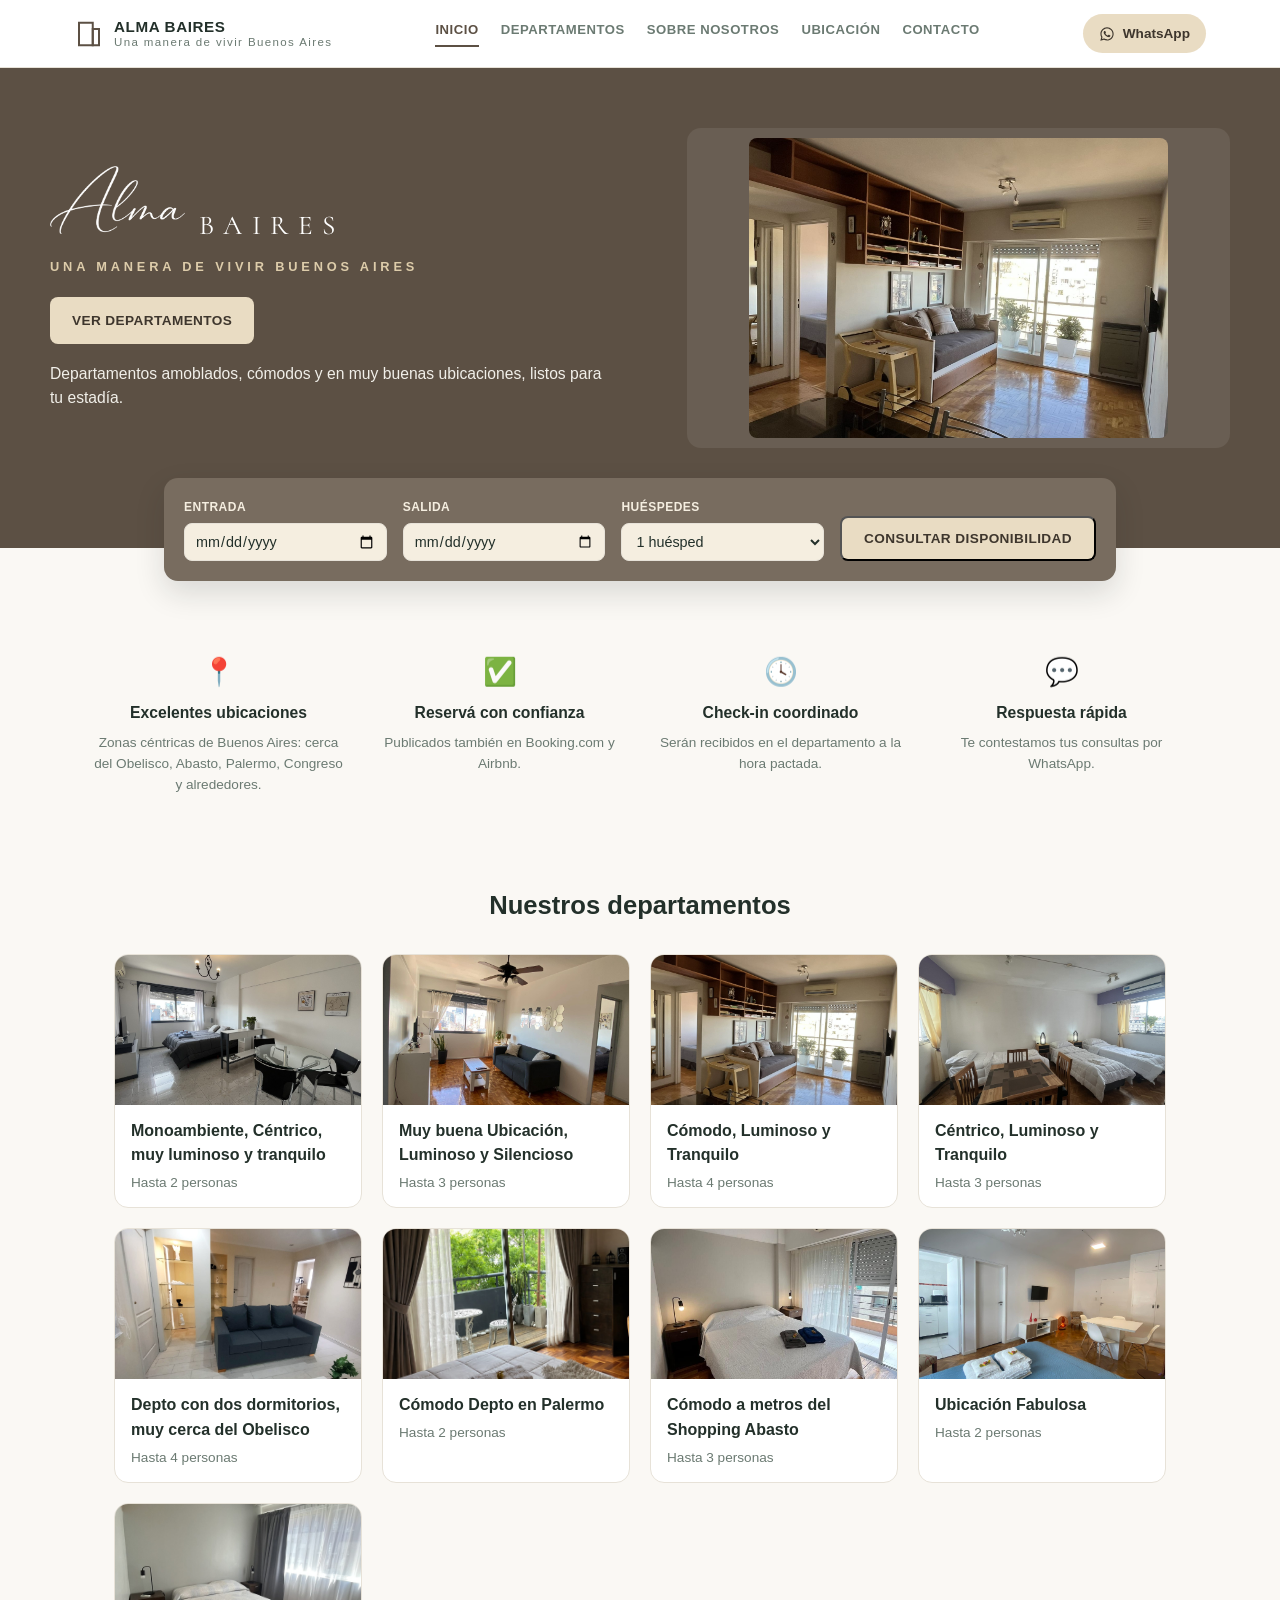
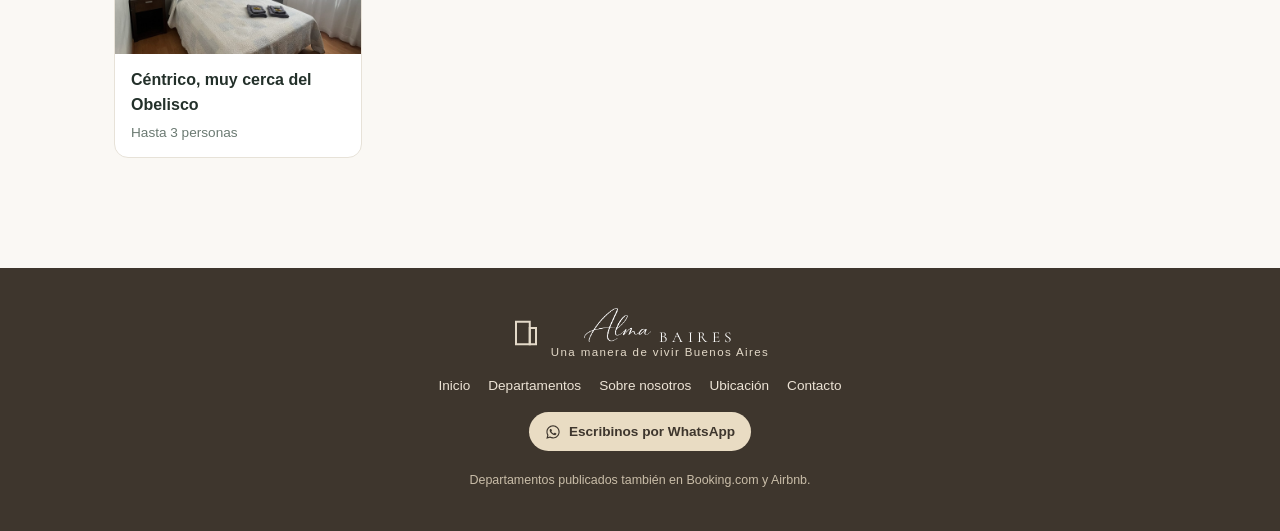
==== commit 8f689c06: "Volver a BAIRES con tipografia y usar imagen real de Alma" ====
--- a/index.html
+++ b/index.html
@@ -6,7 +6,7 @@
 <title>ALMA BAIRES Una manera de vivir Buenos Aires — Alquiler temporario en Buenos Aires</title>
 <link rel="preconnect" href="https://fonts.googleapis.com">
 <link rel="preconnect" href="https://fonts.gstatic.com" crossorigin>
-<link href="https://fonts.googleapis.com/css2?family=Alex+Brush&family=Cormorant:wght@300;400;500&display=swap" rel="stylesheet">
+<link href="https://fonts.googleapis.com/css2?family=Cormorant:wght@300;400;500&display=swap" rel="stylesheet">
 <link rel="stylesheet" href="style.css">
 <script src="availability.js"></script>
 <script src="gallery.js" defer></script>
@@ -34,7 +34,10 @@
 <section class="hero-text">
   <div class="hero-split">
     <div class="hero-inner">
-      <img class="brand-hero-img" src="images/logo/alma-baires-logo.png" alt="Alma Baires">
+      <h1 class="brand-hero">
+        <img class="brand-hero-alma" src="images/logo/alma-script-white.png" alt="Alma">
+        <span class="brand-spaced">BAIRES</span>
+      </h1>
       <p class="brand-tagline">UNA MANERA DE VIVIR BUENOS AIRES</p>
       <a class="btn btn-primary" href="departamentos.html">Ver departamentos</a>
       <p class="hero-sub">Departamentos amoblados, cómodos y en muy buenas ubicaciones, listos para tu estadía.</p>
@@ -206,7 +209,10 @@
     <div class="brand footer-brand">
       <span class="brand-icon"><svg width="30" height="30" viewBox="0 0 24 24" fill="none" stroke="currentColor" stroke-width="1.6"><rect x="4" y="3" width="11" height="18"/><rect x="15" y="8" width="5" height="13"/><line x1="7" y1="6" x2="7" y2="6.01"/><line x1="10" y1="6" x2="10" y2="6.01"/><line x1="7" y1="9" x2="7" y2="9.01"/><line x1="10" y1="9" x2="10" y2="9.01"/><line x1="7" y1="12" x2="7" y2="12.01"/><line x1="10" y1="12" x2="10" y2="12.01"/><line x1="7" y1="15" x2="7" y2="15.01"/><line x1="10" y1="15" x2="10" y2="15.01"/></svg></span>
       <span class="brand-text">
-        <img class="footer-brand-img" src="images/logo/alma-baires-logo.png" alt="Alma Baires">
+        <span class="footer-brand-name">
+          <img class="footer-brand-alma" src="images/logo/alma-script-white.png" alt="Alma">
+          <span class="brand-spaced">BAIRES</span>
+        </span>
         <small>Una manera de vivir Buenos Aires</small>
       </span>
     </div>
--- a/style.css
+++ b/style.css
@@ -127,15 +127,29 @@
   margin: 0 0 14px;
   letter-spacing: -0.02em;
 }
-.hero-text .brand-hero-img {
+.hero-text .brand-hero {
+  display: flex;
+  align-items: baseline;
+  flex-wrap: wrap;
+  gap: 14px;
+  margin: 0 0 10px;
+}
+.hero-text .brand-hero-alma {
+  height: 68px;
+  width: auto;
   display: block;
-  width: 100%;
-  max-width: 480px;
-  height: auto;
-  margin: 0 0 10px;
+}
+.hero-text .brand-hero .brand-spaced {
+  font-family: 'Cormorant', serif;
+  font-weight: 400;
+  font-size: 1.7rem;
+  letter-spacing: 0.35em;
+  text-transform: uppercase;
+  color: #fff;
 }
 @media (max-width: 480px) {
-  .hero-text .brand-hero-img { max-width: 340px; }
+  .hero-text .brand-hero-alma { height: 46px; }
+  .hero-text .brand-hero .brand-spaced { font-size: 1.15rem; letter-spacing: 0.25em; }
 }
 .hero-text .brand-tagline {
   font-size: 0.8rem;
@@ -349,12 +363,24 @@
 }
 .footer-brand .brand-icon, .footer-brand .brand-text small { color: #e3d9c8; }
 .footer-brand { color: #fff; }
-.footer-brand-img {
+.footer-brand-name {
+  display: flex;
+  align-items: baseline;
+  justify-content: center;
+  gap: 8px;
+}
+.footer-brand-alma {
+  height: 34px;
+  width: auto;
   display: block;
-  width: 220px;
-  max-width: 60vw;
-  height: auto;
-  margin: 0 auto;
+}
+.footer-brand-name .brand-spaced {
+  font-family: 'Cormorant', serif;
+  font-weight: 400;
+  font-size: 0.95rem;
+  letter-spacing: 0.3em;
+  text-transform: uppercase;
+  color: #fff;
 }
 .footer-nav { display: flex; gap: 18px; flex-wrap: wrap; justify-content: center; }
 .footer-nav a { color: #ece3d5; text-decoration: none; font-size: 0.85rem; }
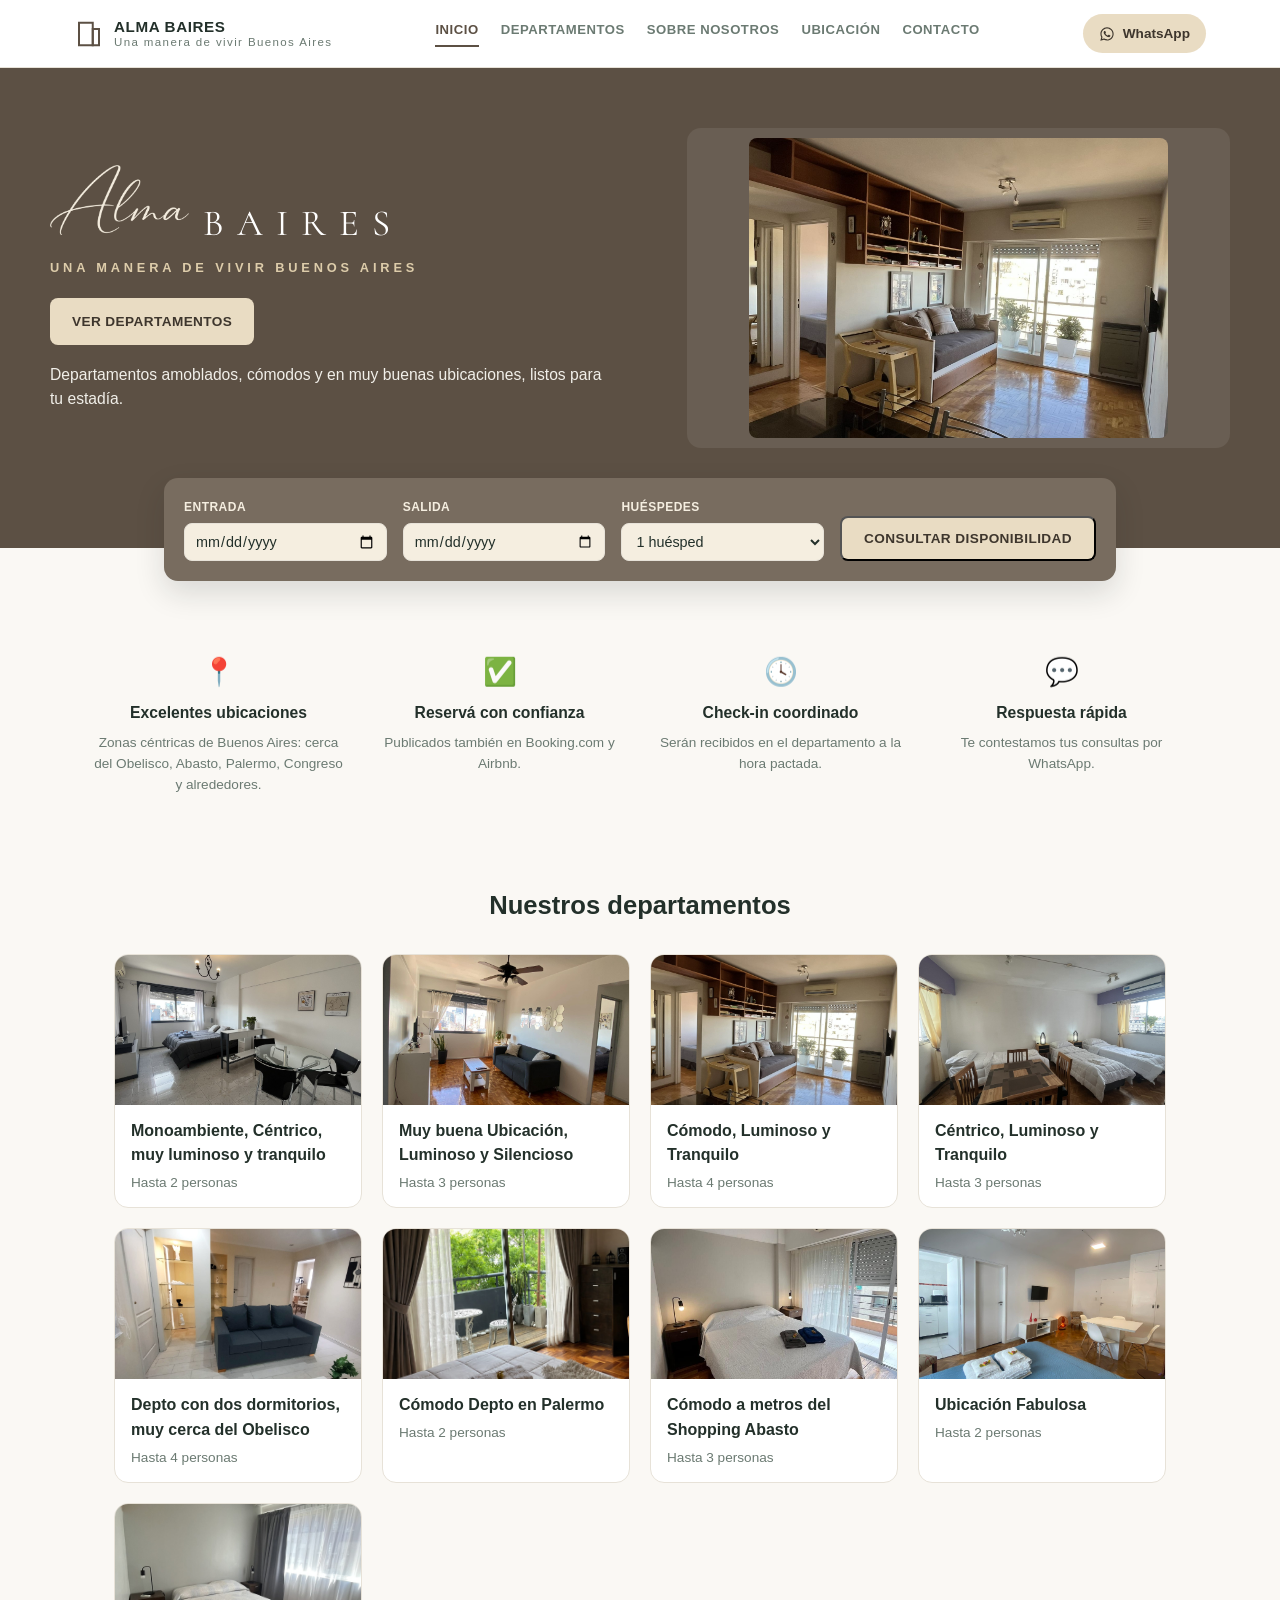
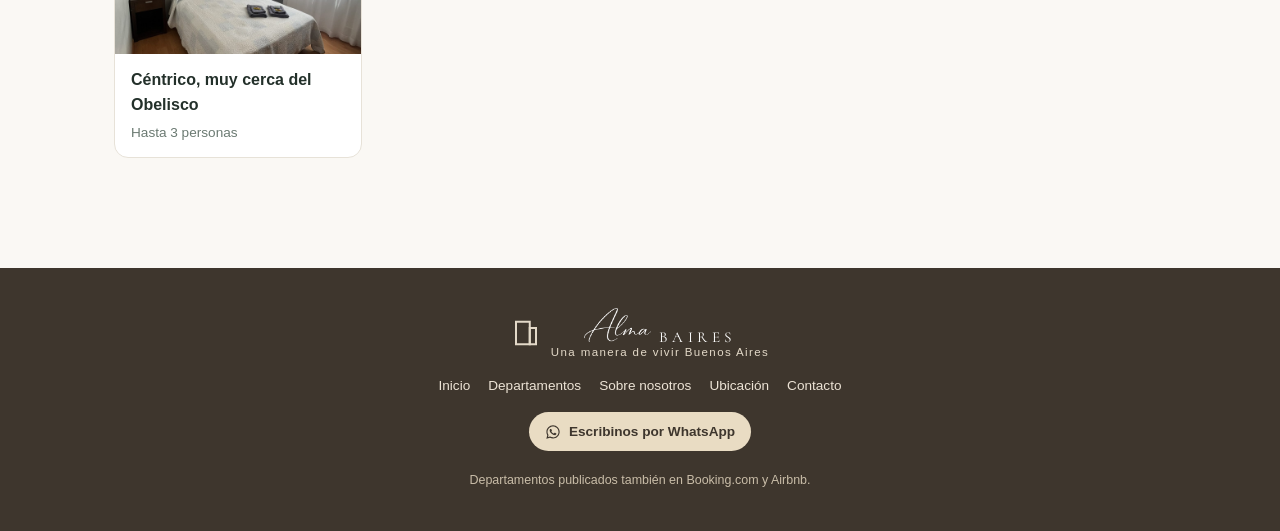
==== commit ac3657d1: "Restaurar tamano y color originales de Alma Baires en el hero" ====
--- a/index.html
+++ b/index.html
@@ -35,7 +35,7 @@
   <div class="hero-split">
     <div class="hero-inner">
       <h1 class="brand-hero">
-        <img class="brand-hero-alma" src="images/logo/alma-script-white.png" alt="Alma">
+        <img class="brand-hero-alma" src="images/logo/alma-script-cream.png" alt="Alma">
         <span class="brand-spaced">BAIRES</span>
       </h1>
       <p class="brand-tagline">UNA MANERA DE VIVIR BUENOS AIRES</p>
--- a/style.css
+++ b/style.css
@@ -128,28 +128,23 @@
   letter-spacing: -0.02em;
 }
 .hero-text .brand-hero {
+  margin: 0 0 6px;
   display: flex;
   align-items: baseline;
+  gap: 14px;
   flex-wrap: wrap;
-  gap: 14px;
-  margin: 0 0 10px;
 }
 .hero-text .brand-hero-alma {
-  height: 68px;
+  height: 4.4rem;
   width: auto;
   display: block;
 }
 .hero-text .brand-hero .brand-spaced {
   font-family: 'Cormorant', serif;
   font-weight: 400;
-  font-size: 1.7rem;
+  font-size: 2.3rem;
   letter-spacing: 0.35em;
-  text-transform: uppercase;
   color: #fff;
-}
-@media (max-width: 480px) {
-  .hero-text .brand-hero-alma { height: 46px; }
-  .hero-text .brand-hero .brand-spaced { font-size: 1.15rem; letter-spacing: 0.25em; }
 }
 .hero-text .brand-tagline {
   font-size: 0.8rem;
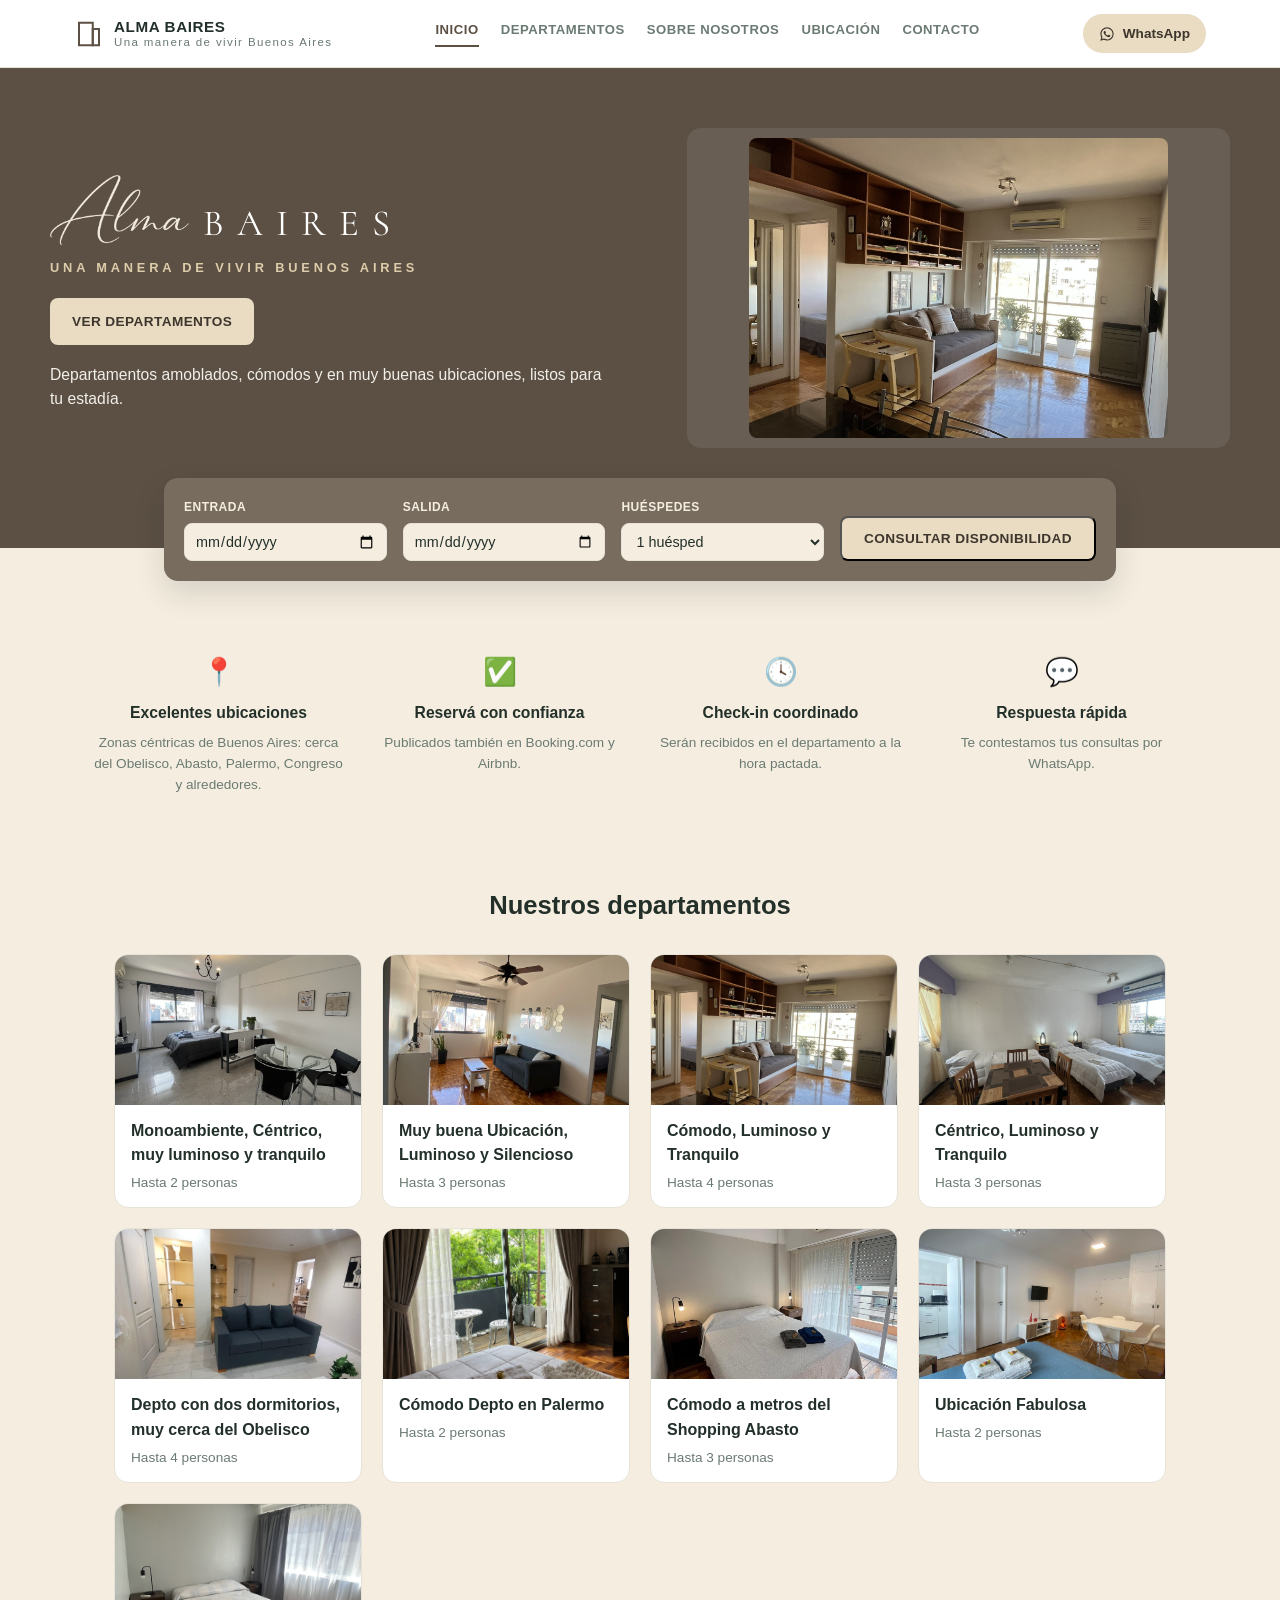
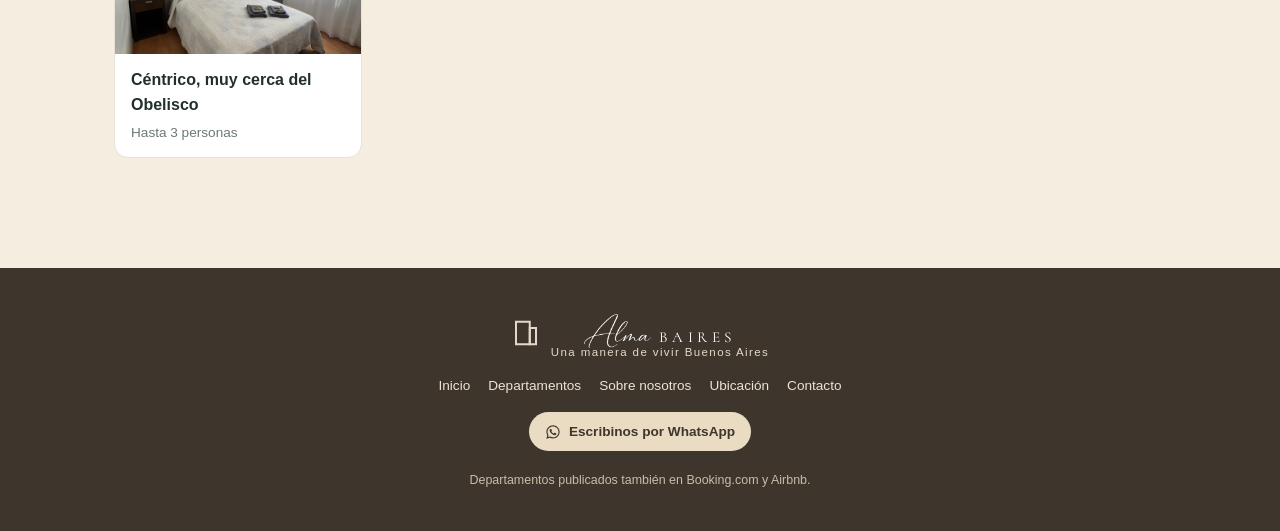
==== commit 262f9d9d: "Pie de pagina pegado abajo (sticky footer) y fondo beige en la home" ====
--- a/index.html
+++ b/index.html
@@ -11,7 +11,7 @@
 <script src="availability.js"></script>
 <script src="gallery.js" defer></script>
 </head>
-<body>
+<body class="info-page-beige">
 
 <header class="site-header">
   <div class="header-inner">
@@ -30,6 +30,7 @@
   </div>
 </header>
 
+<main class="site-main">
 
 <section class="hero-text">
   <div class="hero-split">
@@ -203,6 +204,7 @@
 });
 </script>
 
+</main>
 
 <footer class="site-footer">
   <div class="footer-inner">
--- a/style.css
+++ b/style.css
@@ -19,7 +19,18 @@
   color: var(--ink);
   background: var(--bg);
   line-height: 1.55;
-}
+  display: flex;
+  flex-direction: column;
+  min-height: 100vh;
+}
+
+/* El contenido central crece para empujar el pie de página (footer) siempre al fondo,
+   incluso en páginas con poco texto (Contacto, Ubicación), en vez de dejar un espacio
+   de color de fondo debajo del rectángulo marrón. */
+.site-main { flex: 1 0 auto; }
+
+/* Sobre nosotros / Ubicación / Contacto / Inicio: fondo beige en la sección de información */
+body.info-page-beige { background: #f5eee0; }
 
 a { color: inherit; }
 
@@ -138,6 +149,7 @@
   height: 4.4rem;
   width: auto;
   display: block;
+  transform: translateY(0.625rem);
 }
 .hero-text .brand-hero .brand-spaced {
   font-family: 'Cormorant', serif;
@@ -169,6 +181,10 @@
 }
 .btn-primary { background: var(--btn-bg); color: var(--accent-ink); }
 .btn-primary:hover { background: var(--btn-bg-dark); }
+.btn-white { background: #ffffff; color: var(--accent-ink); }
+.btn-white:hover { background: #f1efe9; }
+.btn-tostado { background: #786c5f; color: #ffffff; }
+.btn-tostado:hover { background: #695e53; }
 .btn-block { display: flex; align-items: center; justify-content: center; gap: 8px; width: 100%; text-transform: none; font-size: 0.95rem; }
 
 /* Search bar */
@@ -242,6 +258,7 @@
 .page-header { max-width: 1100px; margin: 0 auto; padding: 50px 24px 10px; }
 .page-header h1 { font-size: 1.9rem; margin: 0 0 10px; }
 .page-header p { color: var(--muted); max-width: 640px; }
+.page-header p.text-dark { color: var(--ink); }
 
 .text-page { max-width: 760px; margin: 0 auto; padding: 20px 24px 70px; }
 .text-page p { margin-bottom: 16px; }
@@ -368,6 +385,7 @@
   height: 34px;
   width: auto;
   display: block;
+  transform: translateY(6px);
 }
 .footer-brand-name .brand-spaced {
   font-family: 'Cormorant', serif;
